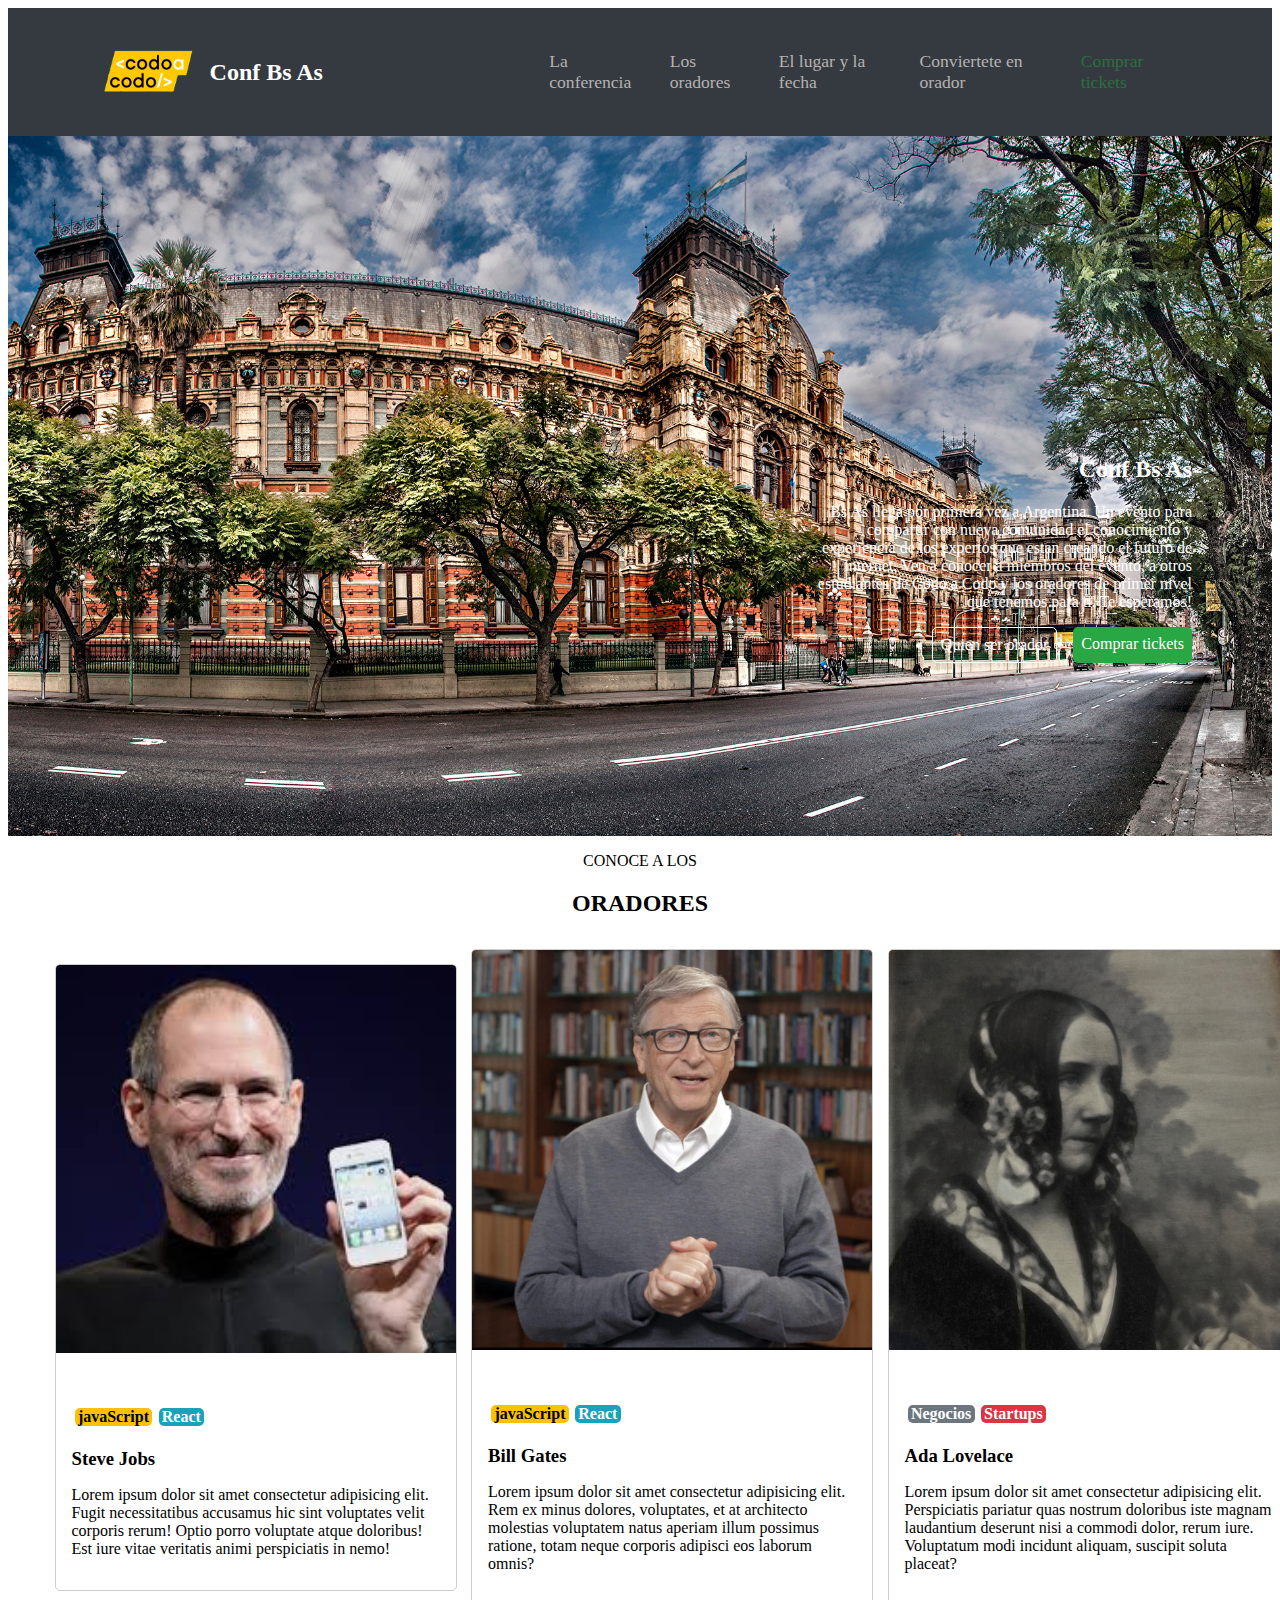
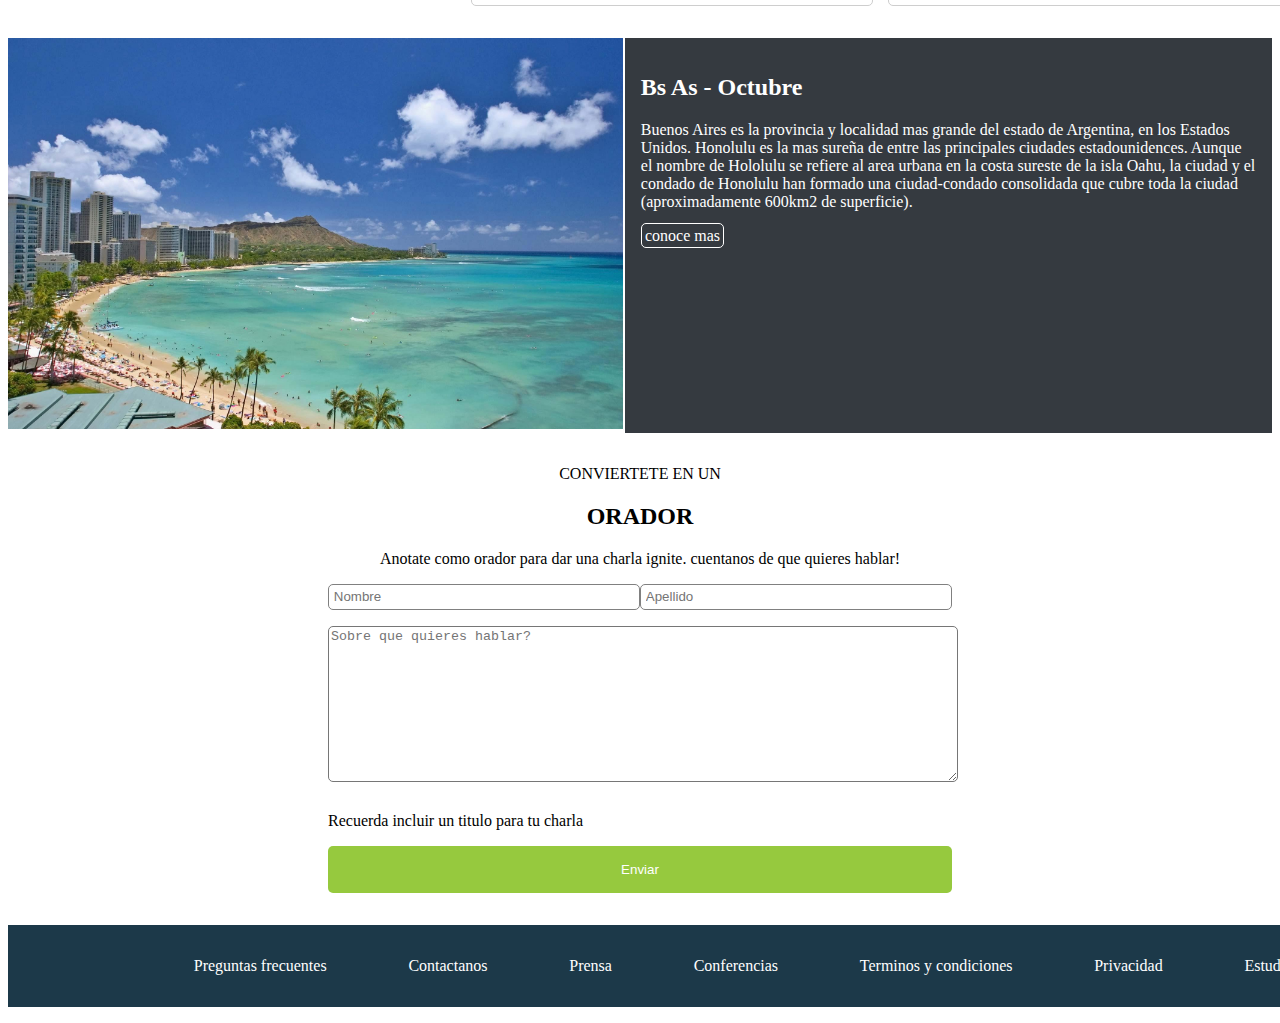
==== index.html @ 7dc91e0c "primer commit" ====
<!DOCTYPE html>
<html lang="en">

<head>
    <meta charset="UTF-8">
    <meta name="viewport" content="width=device-width, initial-scale=1.0">
    <!-- boostrap -->
    <link href="https://cdn.jsdelivr.net/npm/bootstrap@5.3.2/dist/css/bootstrap.min.css" rel="stylesheet"
        integrity="sha384-T3c6CoIi6uLrA9TneNEoa7RxnatzjcDSCmG1MXxSR1GAsXEV/Dwwykc2MPK8M2HN" crossorigin="anonymous">
    <!-- css -->
    <link rel="stylesheet" href="./Css/style.css">
    <title>confBsAs</title>
</head>

<body>

    <header>
        <div id="logo"> <img src="./img/codoacodo.png" alt="Logo codo a codo">
            <h1>Conf Bs As</h1>
        </div>
        <ul>
            <li><a href="">La conferencia</a></li>
            <li><a href="./PaginasNav/oradores.html">Los oradores</a></li>
            <li><a href="">El lugar y la fecha</a></li>
            <li><a href="">Conviertete en orador</a></li>
            <li><a href=""><span>Comprar tickets</span></a></li>
        </ul>
    </header>

    <main>
        <section id="parte1">
            <div>
                <h2>Conf Bs As</h2>
                <p>Bs As llega por primera vez a Argentina. Un evento para compartir con nueva comunidad el conocimiento
                    y experiencia de los expertos que estan creando el futuro de internet. Ven a conocer a miembros del
                    evento, a otros estudiantes de Codo a Codo y los oradores de primer nivel que tenemos para ti. Te
                    esperamos!</p>
                <ul>
                    <li id="estilo1"><a href="">Quien ser orador</a></li>
                    <li id="estilo2"><a href="">Comprar tickets</a></li>
                </ul>
            </div>
        </section>

        <div class="titulo">
            <p>CONOCE A LOS</p>
            <h2>ORADORES</h2>
        </div>

        <section id="parte2">
            <article>
                <img src="./img/steve.jpg" alt="Steve Jobs">
                <div class="informacionOrador">
                    <div class="conocimientos">
                        <p class="js"><strong>javaScript</strong></p>
                        <p class="rc"><strong>React</strong></p>
                    </div>
                    <h3>Steve Jobs</h3>
                    <p>Lorem ipsum dolor sit amet consectetur adipisicing elit. Fugit necessitatibus accusamus hic sint
                        voluptates velit corporis rerum! Optio porro voluptate atque doloribus! Est iure vitae veritatis
                        animi perspiciatis in nemo!</p>
                </div>
            </article>
            <article>
                <img src="./img/bill.jpg" alt="Bill Gates">
                <div class="informacionOrador">
                    <div class="conocimientos">
                        <p class="js"><strong>javaScript</strong></p>
                        <p class="rc"><strong>React</strong></p>
                    </div>
                    <h3>Bill Gates</h3>
                    <p>Lorem ipsum dolor sit amet consectetur adipisicing elit. Rem ex minus dolores, voluptates, et at
                        architecto molestias voluptatem natus aperiam illum possimus ratione, totam neque corporis adipisci
                        eos laborum omnis?</p>
                </div>
            </article>
            <article>
                <img src="./img/ada.jpeg" alt="Ada Lovelace">
                <div class="informacionOrador">
                    <div class="conocimientos">
                        <p class="ng"><strong>Negocios</strong></p>
                        <p class="st"><strong>Startups</strong></p>
                    </div>
                    <h3>Ada Lovelace</h3>
                    <p>Lorem ipsum dolor sit amet consectetur adipisicing elit. Perspiciatis pariatur quas nostrum doloribus
                        iste magnam laudantium deserunt nisi a commodi dolor, rerum iure. Voluptatum modi incidunt aliquam,
                        suscipit soluta placeat?</p>
                </div>
            </article>
        </section>

        <section id="parte3">
            <div><img src="./img/honolulu.jpg" alt="Playa Hono lulu"></div>
            <article>
                <h2>Bs As - Octubre</h2>
                <p>Buenos Aires es la provincia y localidad mas grande del estado de Argentina, en los Estados Unidos.
                    Honolulu es la mas sureña de entre las principales ciudades estadounidences. Aunque el nombre de
                    Hololulu se refiere al area urbana en la costa sureste de la isla Oahu, la ciudad y el condado de
                    Honolulu han formado una ciudad-condado consolidada que cubre toda la ciudad (aproximadamente 600km2 de
                    superficie).</p>
                <p><a href="">conoce mas</a></p>
            </article>
        </section>

        <section id="seccionOrador">
            <p>CONVIERTETE EN UN</p>
            <h2>ORADOR</h2>
            <p>Anotate como orador para dar una charla ignite. cuentanos de que quieres hablar!</p>
            <form action="">
                <div>
                    <input type="text" placeholder="Nombre">
                    <input type="text" placeholder="Apellido">
                </div>
                <textarea name="" id="" cols="30" rows="10" placeholder="Sobre que quieres hablar?"></textarea>
                <p id="recordatorio">Recuerda incluir un titulo para tu charla</p>
                <input type="submit" value="Enviar" class="botonEnviar">
            </form>
        </section>
    </main>

    <footer>
        <ul>
            <li>Preguntas frecuentes</li>
            <li>Contactanos</li>
            <li>Prensa</li>
            <li>Conferencias</li>
            <li>Terminos y condiciones</li>
            <li>Privacidad</li>
            <li>Estudiantes</li>
        </ul>
    </footer>





    <script src="https://cdn.jsdelivr.net/npm/bootstrap@5.3.2/dist/js/bootstrap.bundle.min.js"
        integrity="sha384-C6RzsynM9kWDrMNeT87bh95OGNyZPhcTNXj1NW7RuBCsyN/o0jlpcV8Qyq46cDfL"
        crossorigin="anonymous"></script>
</body>

</html>
---- Css/style.css ----
:root {
  /* nav */
  --colorBackNav: rgb(53, 58, 64);
  --colorLetrasNav: rgb(182, 178, 178);
  --colorLetraTicket: rgb(43, 111, 62);
  --colorLetraLogo: white;
  /* general */
  --colorLetraCarrucel: white;

  /*oradores*/
  --colorBackJS: rgb(252, 193, 5);
  --colorBackRC: rgb(26, 162, 186);
  --colorBackNG: rgb(109, 118, 127);
  --colorBackST: rgb(218, 53, 69);

  /*articulo*/
  --colorBackArticulo: rgb(53, 58, 64);
}

/* header */

header {
  display: flex;
  justify-content: space-between;
  background-color: var(--colorBackNav);
  padding: 0.7rem;
  padding-left: 5rem;
  padding-right: 5rem;
}

#logo {
  display: flex;
  color: white;
  align-items: center;
}

#logo img {
  width: 30%;
}

h1 {
  font-size: 1.5rem;
}

header ul {
  display: flex;
  align-items: center;
}

header ul li {
  list-style: none;
  margin: 1rem;
}

header ul li a {
  text-decoration: none;
  color: var(--colorLetrasNav);
  font-size: 1.1rem;
}

header ul li a span {
  color: var(--colorLetraTicket);
}

header ul li a:hover {
  color: var(--colorLetraLogo);
}

/* body */

#parte1 {
  background-image: url("../img/ba1.jpg");
  height: 700px;
  background-size: cover;
  background-position: center;
}

#parte1 div {
  height: 30%;
  width: 30%;
  float: right;
  position: relative;
  top: 220px;
  color: var(--colorLetraCarrucel);
  text-align: right;
  margin: 5rem;
}

#parte1 div ul {
  display: flex;
  justify-content: end;
}

#parte1 div ul li {
  margin-left: 1rem;
}

#parte1 div ul li a {
  text-decoration: none;
  color: white;
}

#estilo1 {
  border: 1px solid white;
  padding: 0.5rem;
  border-radius: 5px;
}

#estilo2 {
  background-color: rgb(41, 167, 68);
  padding: 0.5rem;
  border-radius: 5px;
}

#parte2 {
  align-items: center;
  display: flex;
  width: 100%;
  justify-content: space-evenly;
  margin: 2rem;
}

.titulo {
  text-align: center;
  margin: 1rem;
}

#parte2 article img {
  width: 400px;
  margin-bottom: 2rem;
}

#parte2 article {
  width: 400px;
  border: 1px solid rgb(206, 206, 206);
  border-radius: 5px;
  overflow: hidden;
}

.conocimientos {
  display: flex;
}

.conocimientos p {
  margin: 0.2rem;
}

.js {
  background-color: var(--colorBackJS);
  padding-left: 0.2rem;
  padding-right: 0.2rem;
  border-radius: 5px;
}

.rc {
  background-color: var(--colorBackRC);
  color: white;
  padding-left: 0.2rem;
  padding-right: 0.2rem;
  border-radius: 5px;
}

.ng {
  background-color: var(--colorBackNG);
  color: white;
  padding-left: 0.2rem;
  padding-right: 0.2rem;
  border-radius: 5px;
}

.st {
  background-color: var(--colorBackST);
  color: white;
  padding-left: 0.2rem;
  padding-right: 0.2rem;
  border-radius: 5px;
}

#parte2 article h3 {
  margin-bottom: 1rem;
}

.informacionOrador {
  padding: 1rem;
}

#parte3 {
  display: flex;
  margin-bottom: 2rem;
}

#parte3 div {
  width: 50%;
}

#parte3 div img {
  width: 100%;
}

#parte3 article {
  width: 50%;
  padding: 1rem;
  background-color: var(--colorBackArticulo);
  color: white;
  margin-left: 0.1rem;
}

#parte3 article p a {
  border: 1px solid;
  text-decoration: none;
  color: white;
  border-radius: 5px;
  padding: 0.2rem;
}

#seccionOrador {
  text-align: center;
  padding-left: 20rem;
  padding-right: 20rem;
}

#seccionOrador div {
  display: flex;
  justify-content: space-between;
  margin-bottom: 1rem;
}

input {
  border: 1px solid grey;
  width: 400px;
  border-radius: 5px;
  padding: 0.3rem;
}

textarea {
  width: 100%;
  margin-bottom: 10px;
  border-radius: 5px;
}

#recordatorio {
  text-align: left;
}

.botonEnviar {
  width: 100%;
  border: 1px solid grey;
  background-color: rgb(150, 201, 62);
  padding: 1rem;
  color: white;
  border: 0;
}

/*footer*/

footer {
  background-color: rgb(28, 57, 73);
  color: white;
  width: 100%;
  margin-top: 2rem;
  text-align: center;
  padding-left: 6rem;
  padding-right: 6rem;
}

footer ul {
  display: flex;
  justify-content: space-evenly;
  align-items: center;
}

footer ul li {
  list-style: none;
  margin: 2rem;
}

@media (max-width: 1220px) {
  #parte2 {
    flex-wrap: wrap;
  }
  #parte2 article {
    margin-top: 1rem;
  }

  #parte3 img {
    width: 100%;
    margin-bottom: 0.3rem;
  }

  #parte3 {
    flex-wrap: wrap;
    padding: 2rem;
  }
}
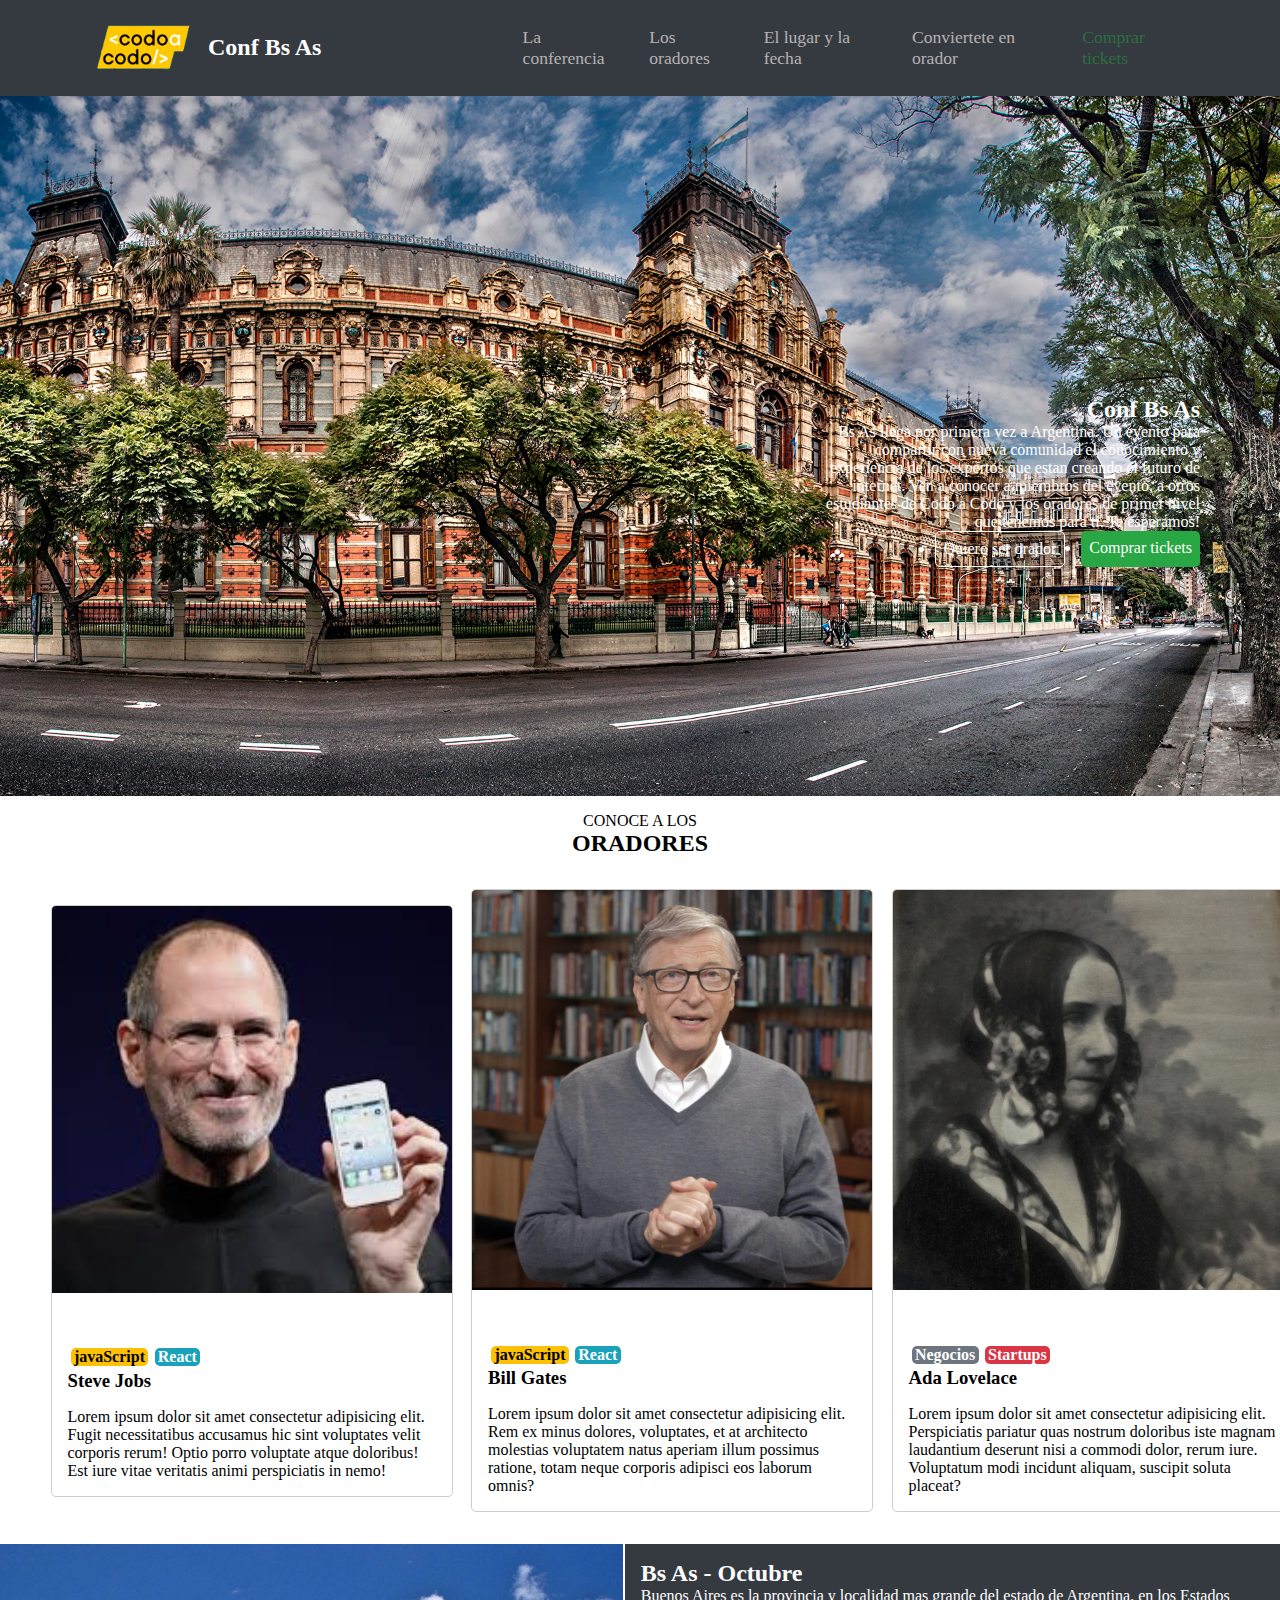
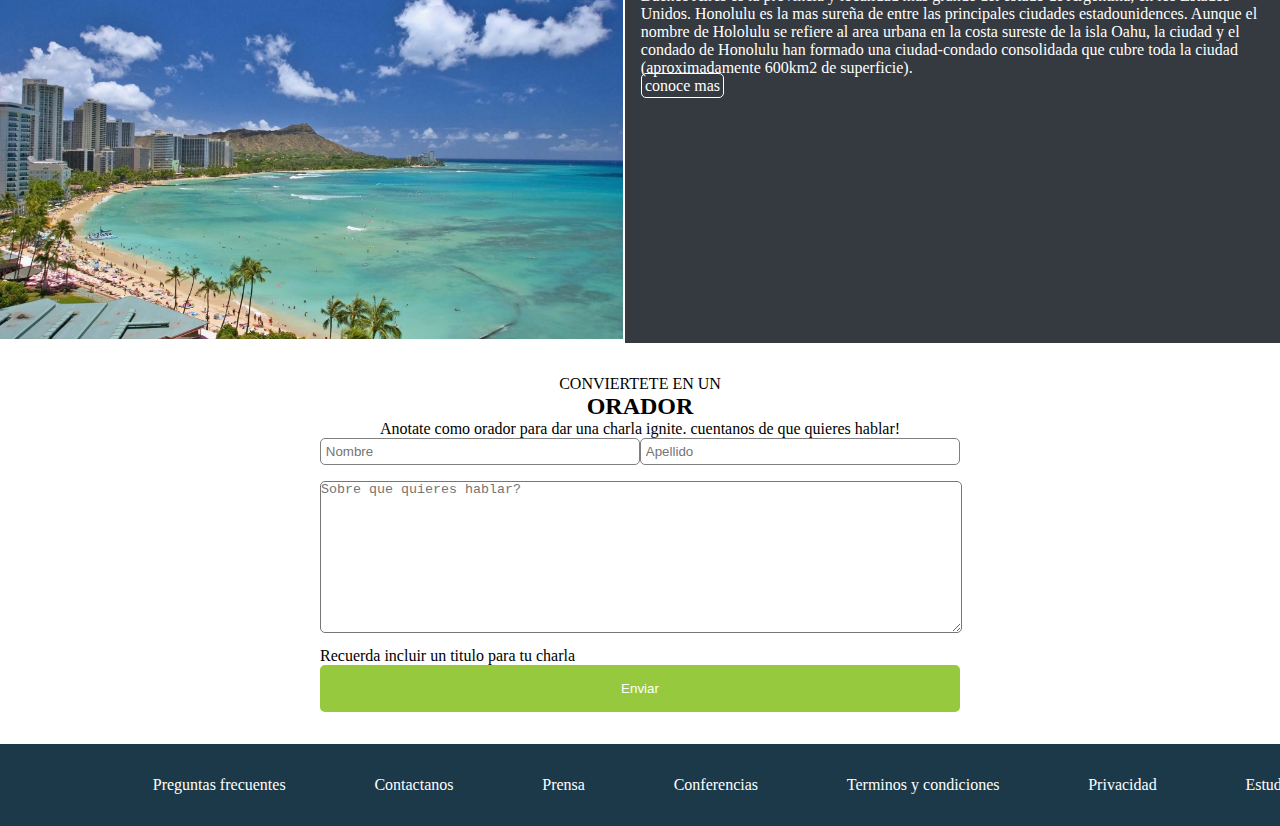
==== commit 017709ea: "Merge feature/frontend en main" ====
--- a/index.html
+++ b/index.html
@@ -7,17 +7,22 @@
     <!-- boostrap -->
     <link href="https://cdn.jsdelivr.net/npm/bootstrap@5.3.2/dist/css/bootstrap.min.css" rel="stylesheet"
         integrity="sha384-T3c6CoIi6uLrA9TneNEoa7RxnatzjcDSCmG1MXxSR1GAsXEV/Dwwykc2MPK8M2HN" crossorigin="anonymous">
+    <title>Conf. Bs. As.</title>
+    <link rel="icon" sizes="16x16" href="img/codoacodo.png">
     <!-- css -->
     <link rel="stylesheet" href="./Css/style.css">
-    <title>confBsAs</title>
+    
 </head>
 
 <body>
 
     <header>
-        <div id="logo"> <img src="./img/codoacodo.png" alt="Logo codo a codo">
+        <a href="index.html" id="link-logo">
+        <div id="logo"> 
+            <img src="./img/codoacodo.png" alt="Logo codo a codo">
             <h1>Conf Bs As</h1>
         </div>
+        </a>
         <ul>
             <li><a href="">La conferencia</a></li>
             <li><a href="./PaginasNav/oradores.html">Los oradores</a></li>
@@ -36,7 +41,7 @@
                     evento, a otros estudiantes de Codo a Codo y los oradores de primer nivel que tenemos para ti. Te
                     esperamos!</p>
                 <ul>
-                    <li id="estilo1"><a href="">Quien ser orador</a></li>
+                    <li id="estilo1"><a href="#seccionOrador">Quiero ser orador</a></li>
                     <li id="estilo2"><a href="">Comprar tickets</a></li>
                 </ul>
             </div>
--- a/Css/style.css
+++ b/Css/style.css
@@ -16,7 +16,10 @@
   /*articulo*/
   --colorBackArticulo: rgb(53, 58, 64);
 }
-
+*{
+  margin: 0;
+  padding:0;
+}
 /* header */
 
 header {
@@ -36,6 +39,9 @@
 
 #logo img {
   width: 30%;
+}
+#link-logo{
+text-decoration: none;
 }
 
 h1 {
@@ -106,10 +112,20 @@
   border-radius: 5px;
 }
 
+#estilo1:hover{
+  background-color:rgba(0,0,0,0.4);
+  box-shadow: 1px 1px 2px white;
+}
+
+
 #estilo2 {
   background-color: rgb(41, 167, 68);
   padding: 0.5rem;
   border-radius: 5px;
+}
+
+#estilo2:hover{
+  background-color:rgb(30, 210, 60);
 }
 
 #parte2 {
@@ -213,6 +229,11 @@
   padding: 0.2rem;
 }
 
+#parte3 article p a:hover{
+  background-color:rgba(0,0,0,0.4);
+  box-shadow: 1px 1px 2px white;
+}
+
 #seccionOrador {
   text-align: center;
   padding-left: 20rem;
@@ -250,10 +271,15 @@
   color: white;
   border: 0;
 }
+.botonEnviar:hover {
+  font-weight: bold;
+  background-color: rgb(109, 199, 68);
+}
 
 /*footer*/
 
 footer {
+  margin-bottom: -1rem;
   background-color: rgb(28, 57, 73);
   color: white;
   width: 100%;
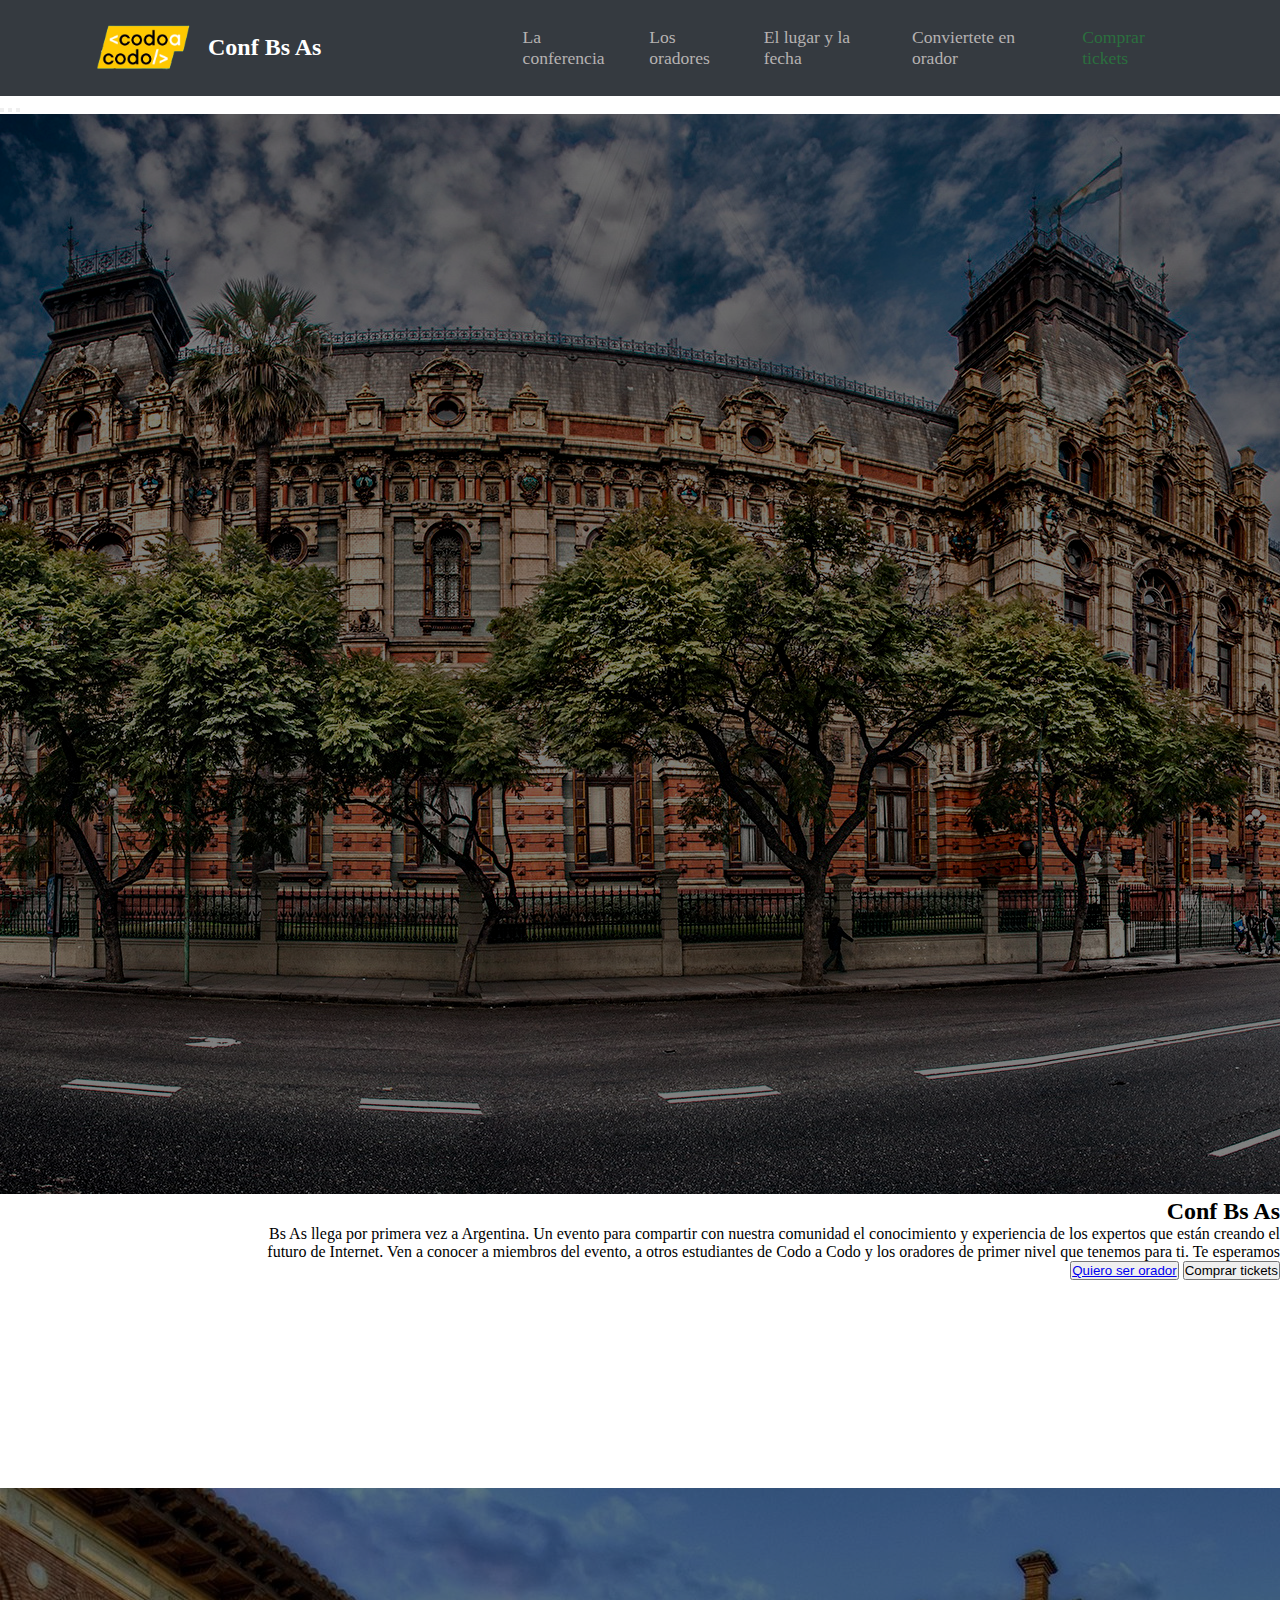
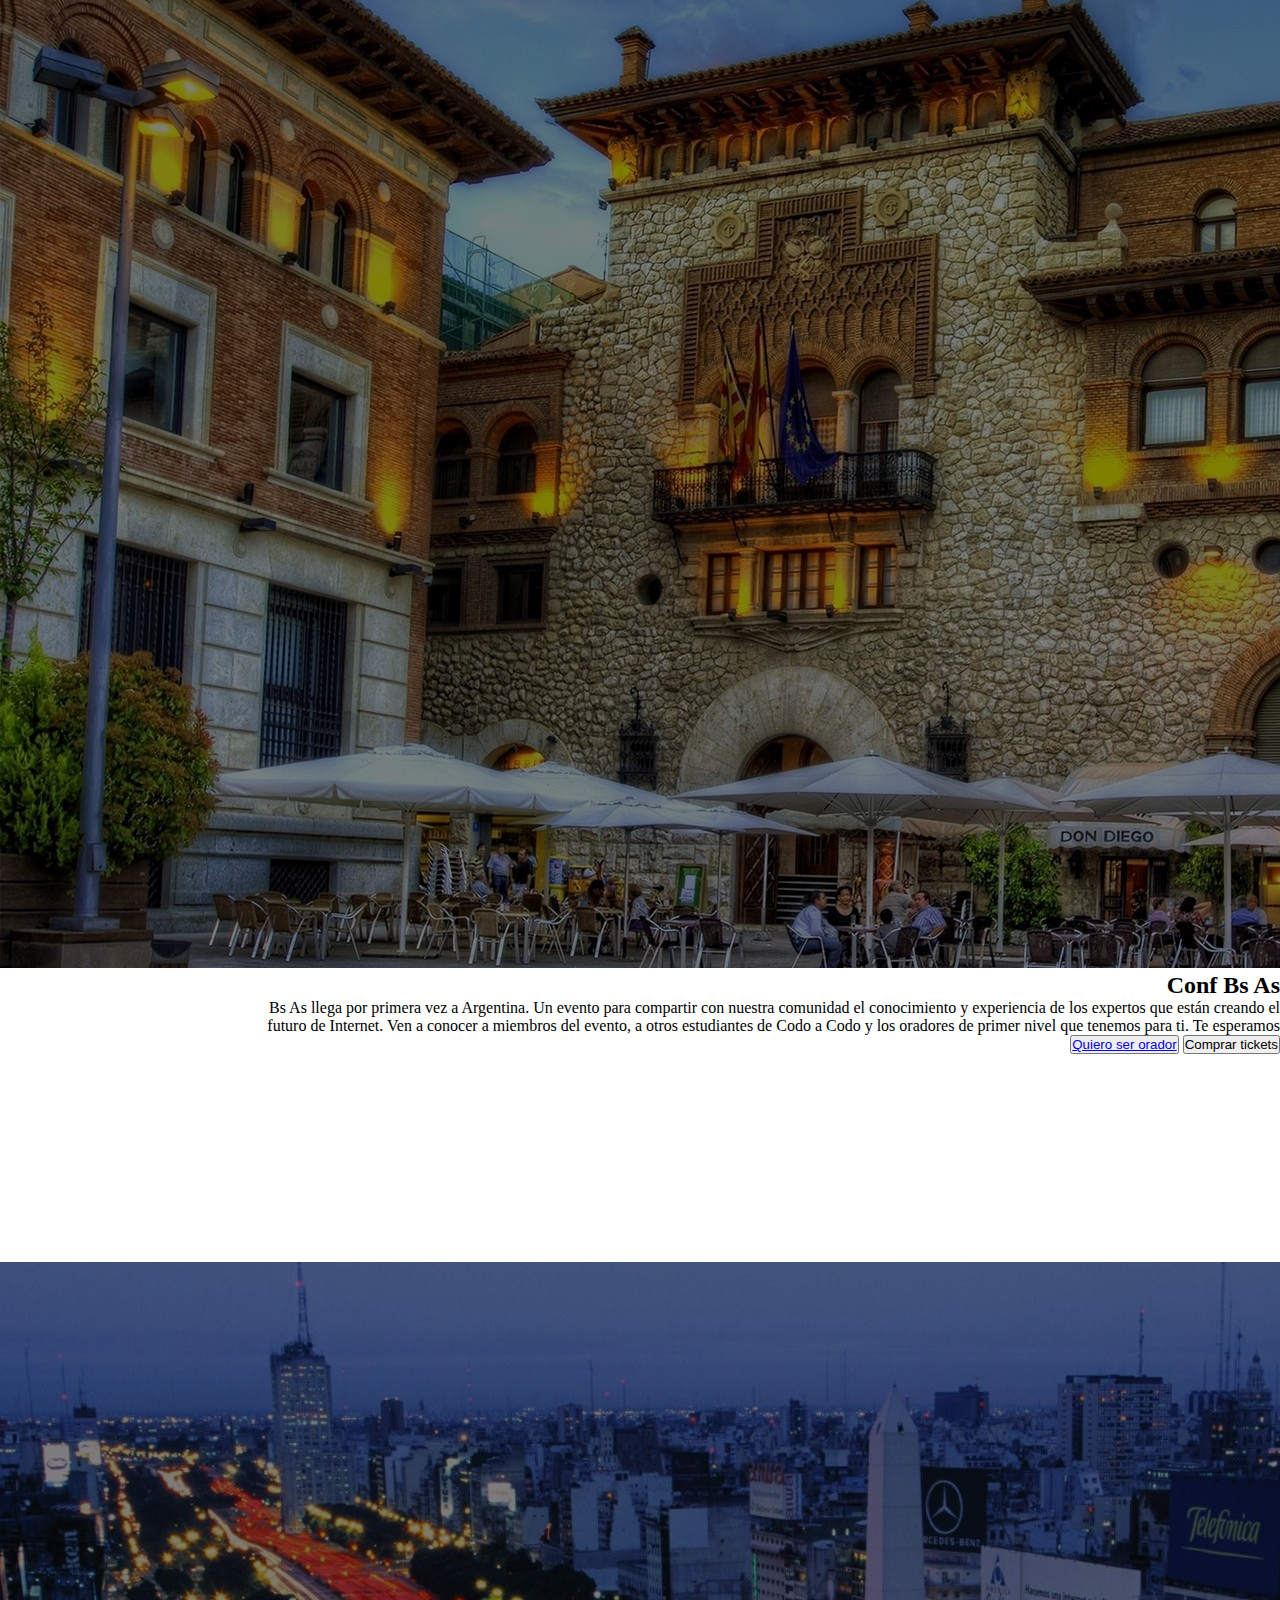
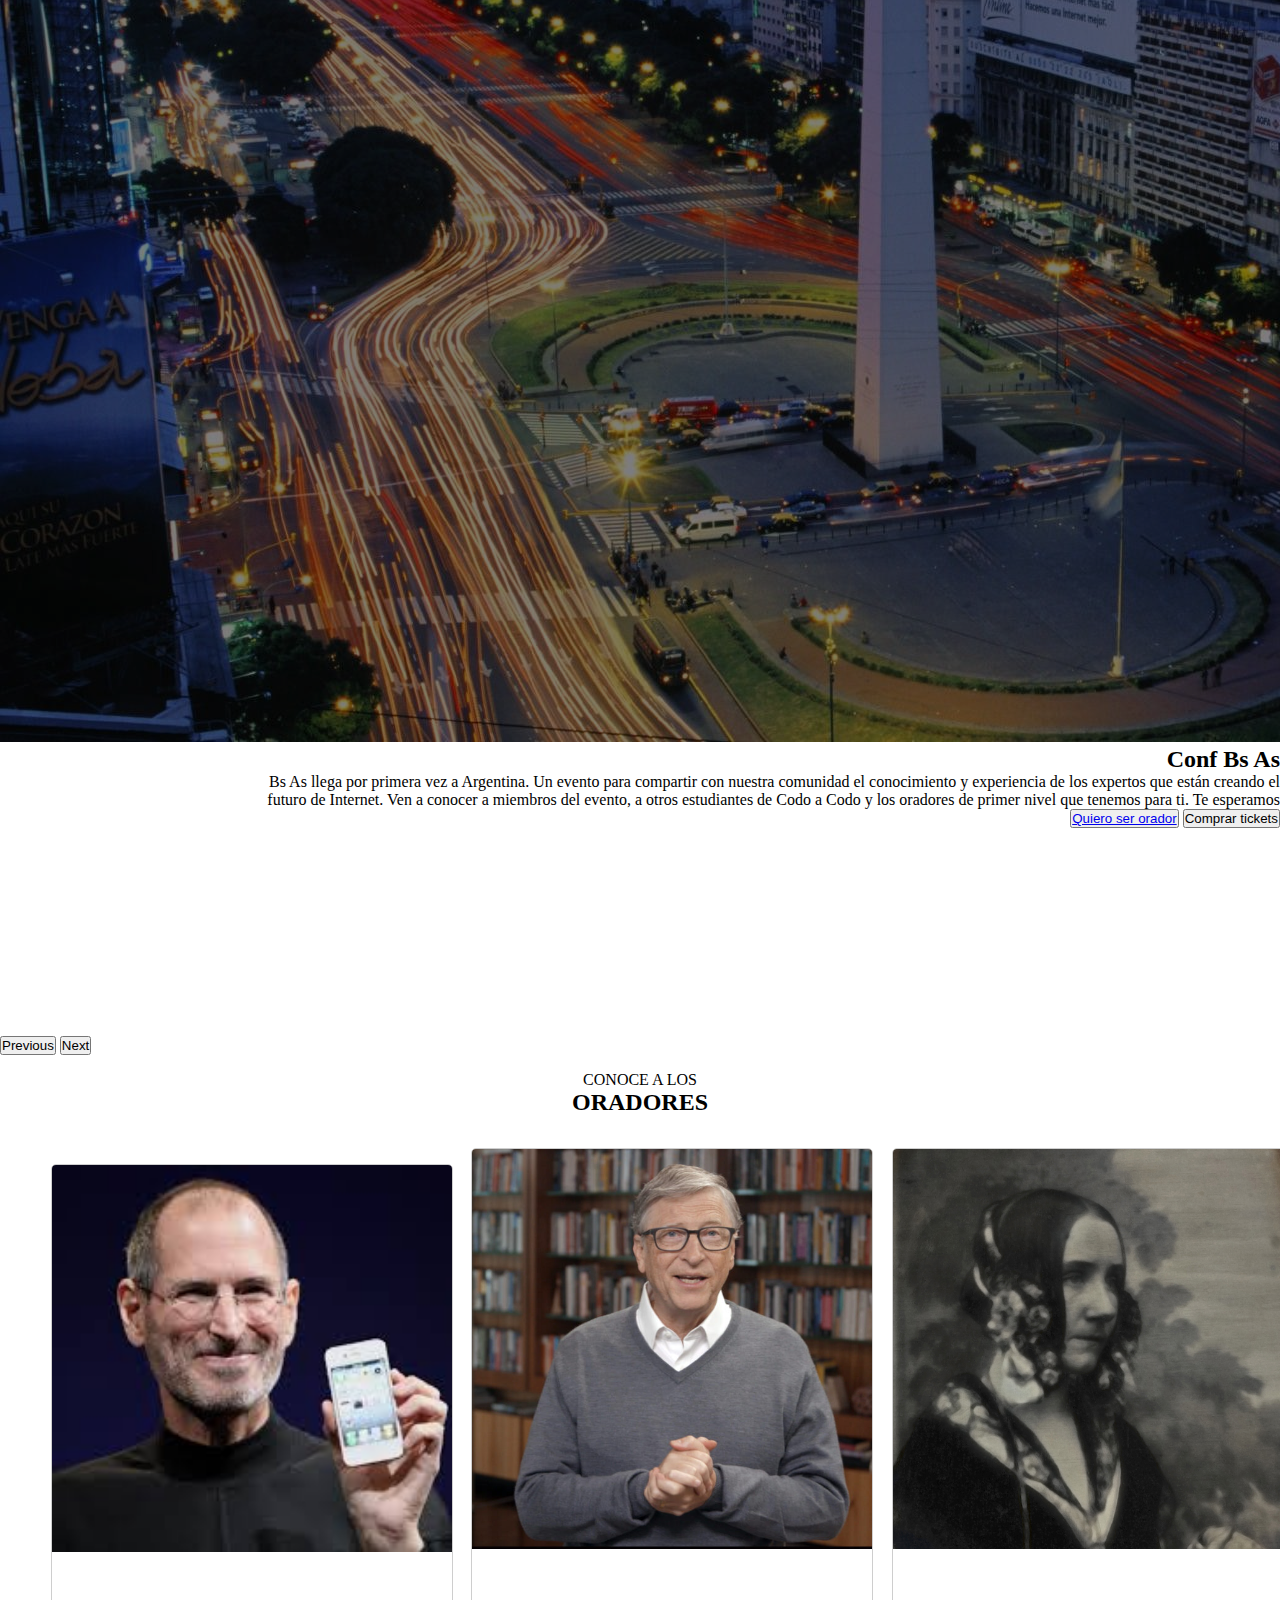
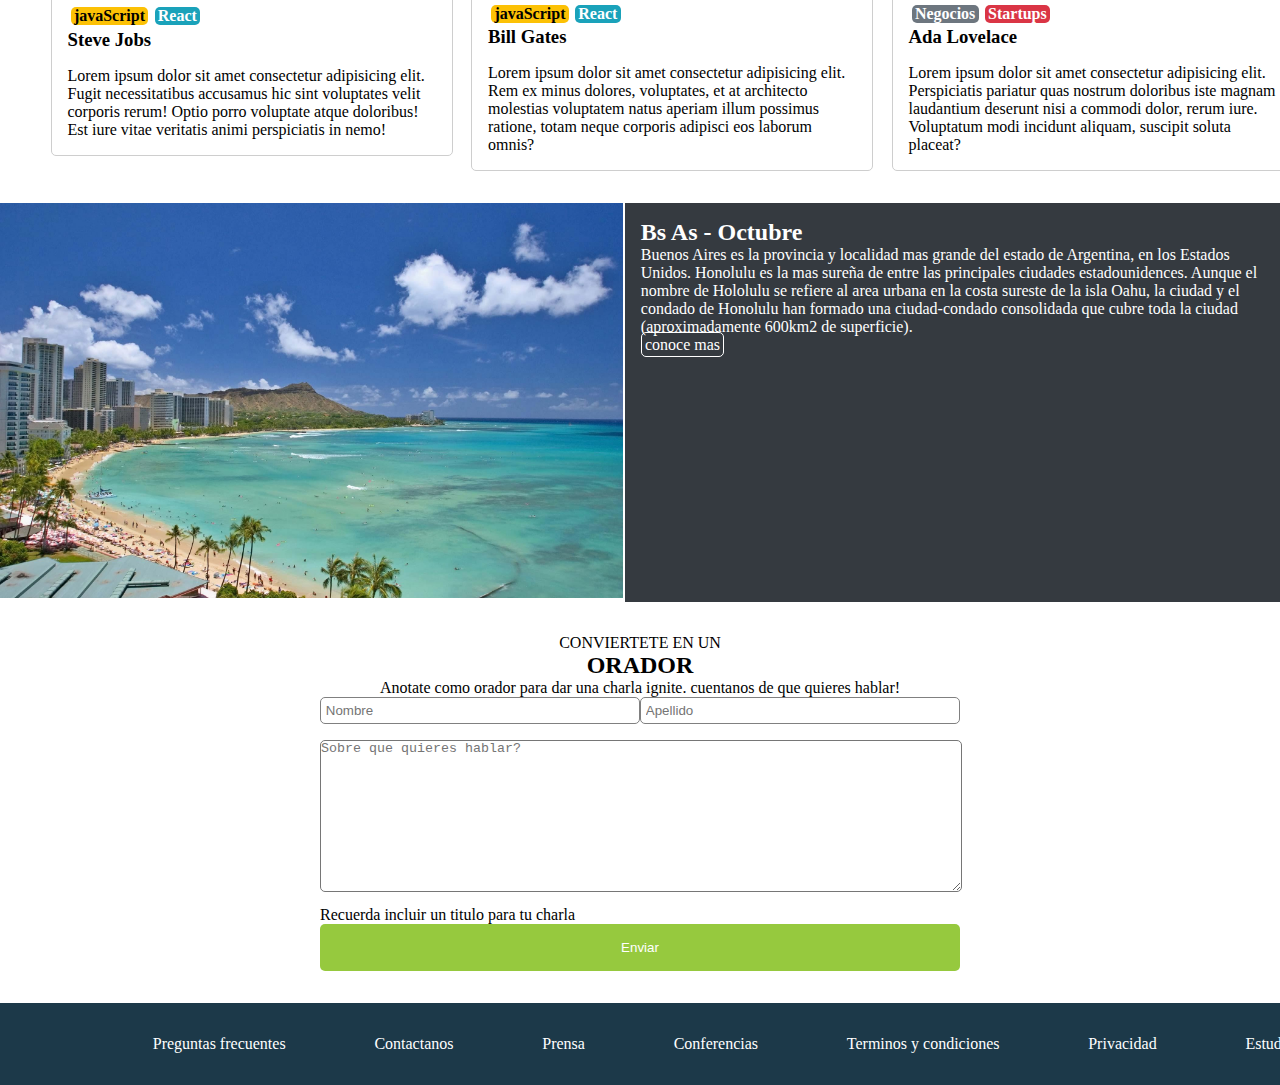
==== commit 3199bf60: "Agregue Carousel" ====
--- a/index.html
+++ b/index.html
@@ -33,19 +33,105 @@
     </header>
 
     <main>
-        <section id="parte1">
-            <div>
-                <h2>Conf Bs As</h2>
-                <p>Bs As llega por primera vez a Argentina. Un evento para compartir con nueva comunidad el conocimiento
-                    y experiencia de los expertos que estan creando el futuro de internet. Ven a conocer a miembros del
-                    evento, a otros estudiantes de Codo a Codo y los oradores de primer nivel que tenemos para ti. Te
-                    esperamos!</p>
-                <ul>
-                    <li id="estilo1"><a href="#seccionOrador">Quiero ser orador</a></li>
-                    <li id="estilo2"><a href="">Comprar tickets</a></li>
-                </ul>
+        <div id="carouselExampleCaptions" class="carousel slide">
+            <div class="carousel-indicators">
+              <button
+                type="button"
+                data-bs-target="#carouselExampleCaptions"
+                data-bs-slide-to="0"
+                class="active"
+                aria-current="true"
+                aria-label="Slide 1"
+              ></button>
+              <button
+                type="button"
+                data-bs-target="#carouselExampleCaptions"
+                data-bs-slide-to="1"
+                aria-label="Slide 2"
+              ></button>
+              <button
+                type="button"
+                data-bs-target="#carouselExampleCaptions"
+                data-bs-slide-to="2"
+                aria-label="Slide 3"
+              ></button>
             </div>
-        </section>
+            <div class="carousel-inner">
+              <div class="carousel-item active">
+                <img class="imgCarousel" src="./img/ba1.jpg" />
+                <div class="carousel-caption">
+                  <h1 class="text-white text-end">Conf Bs As</h1>
+      
+                  <p class="text-white text-end" >
+                    Bs As llega por primera vez a Argentina. Un evento para compartir
+                    con nuestra comunidad el conocimiento y experiencia de los
+                    expertos que están creando el futuro de Internet. Ven a conocer a
+                    miembros del evento, a otros estudiantes de Codo a Codo y los
+                    oradores de primer nivel que tenemos para ti. Te esperamos
+                  </p>
+                  <div class="d-flex justify-content-end">
+                    <button type="button" class="btn btn-outline-light col-3 mt-2 pt-2"> <a href="#seOrador" class="text-white">Quiero ser orador</a></button>
+                    <button type="button" class="btn btn-success col-3 mt-2 pt-2" id="comprarTickets" >Comprar tickets</button>
+                </div>
+                  
+                </div>
+              </div>
+              <div class="carousel-item">
+                <img class="imgCarousel"  src="./img/ba2.jpg" />
+                <div class="carousel-caption">
+                  <h1 class="text-white text-end" >Conf Bs As</h1>
+      
+                  <p class="text-white text-end">
+                    Bs As llega por primera vez a Argentina. Un evento para compartir
+                    con nuestra comunidad el conocimiento y experiencia de los
+                    expertos que están creando el futuro de Internet. Ven a conocer a
+                    miembros del evento, a otros estudiantes de Codo a Codo y los
+                    oradores de primer nivel que tenemos para ti. Te esperamos
+                  </p>
+                  <div class="d-flex justify-content-end">
+                    <button type="button" class="btn btn-outline-light col-3 mt-2 pt-2"> <a href="#seOrador" class="text-white">Quiero ser orador</a></button>
+                    <button type="button" class="btn btn-success col-3 mt-2 pt-2" id="comprarTickets" >Comprar tickets</button>
+                </div>
+                </div>
+              </div>
+              <div class="carousel-item">
+                <img class="imgCarousel" src="./img/ba3.jpg" />
+                <div class="carousel-caption">
+                  <h1 class="text-white text-end" >Conf Bs As</h1>
+      
+                  <p class="text-white text-end">
+                    Bs As llega por primera vez a Argentina. Un evento para compartir
+                    con nuestra comunidad el conocimiento y experiencia de los
+                    expertos que están creando el futuro de Internet. Ven a conocer a
+                    miembros del evento, a otros estudiantes de Codo a Codo y los
+                    oradores de primer nivel que tenemos para ti. Te esperamos
+                  </p>
+                  <div class="d-flex justify-content-end">
+                    <button type="button" class="btn btn-outline-light col-3 mt-2 pt-2"> <a href="#seOrador" class="text-white">Quiero ser orador</a></button>
+                    <button type="button" class="btn btn-success col-3 mt-2 pt-2" id="comprarTickets">Comprar tickets</button>
+                </div>
+                </div>
+              </div>
+            </div>
+            <button
+              class="carousel-control-prev"
+              type="button"
+              data-bs-target="#carouselExampleCaptions"
+              data-bs-slide="prev"
+            >
+              <span class="carousel-control-prev-icon" aria-hidden="true"></span>
+              <span class="visually-hidden">Previous</span>
+            </button>
+            <button
+              class="carousel-control-next"
+              type="button"
+              data-bs-target="#carouselExampleCaptions"
+              data-bs-slide="next"
+            >
+              <span class="carousel-control-next-icon" aria-hidden="true"></span>
+              <span class="visually-hidden">Next</span>
+            </button>
+          </div>
 
         <div class="titulo">
             <p>CONOCE A LOS</p>
--- a/Css/style.css
+++ b/Css/style.css
@@ -74,37 +74,18 @@
 
 /* body */
 
-#parte1 {
-  background-image: url("../img/ba1.jpg");
-  height: 700px;
-  background-size: cover;
-  background-position: center;
-}
-
-#parte1 div {
-  height: 30%;
-  width: 30%;
-  float: right;
-  position: relative;
-  top: 220px;
-  color: var(--colorLetraCarrucel);
-  text-align: right;
-  margin: 5rem;
-}
-
-#parte1 div ul {
-  display: flex;
+.carousel-caption {
   justify-content: end;
-}
-
-#parte1 div ul li {
-  margin-left: 1rem;
-}
-
-#parte1 div ul li a {
-  text-decoration: none;
-  color: white;
-}
+  align-items: end;
+  text-align: end;
+  padding-bottom: 13rem;
+  padding-left: 16rem;
+}
+.imgCarousel {
+  filter: brightness(0.5);
+}
+
+
 
 #estilo1 {
   border: 1px solid white;
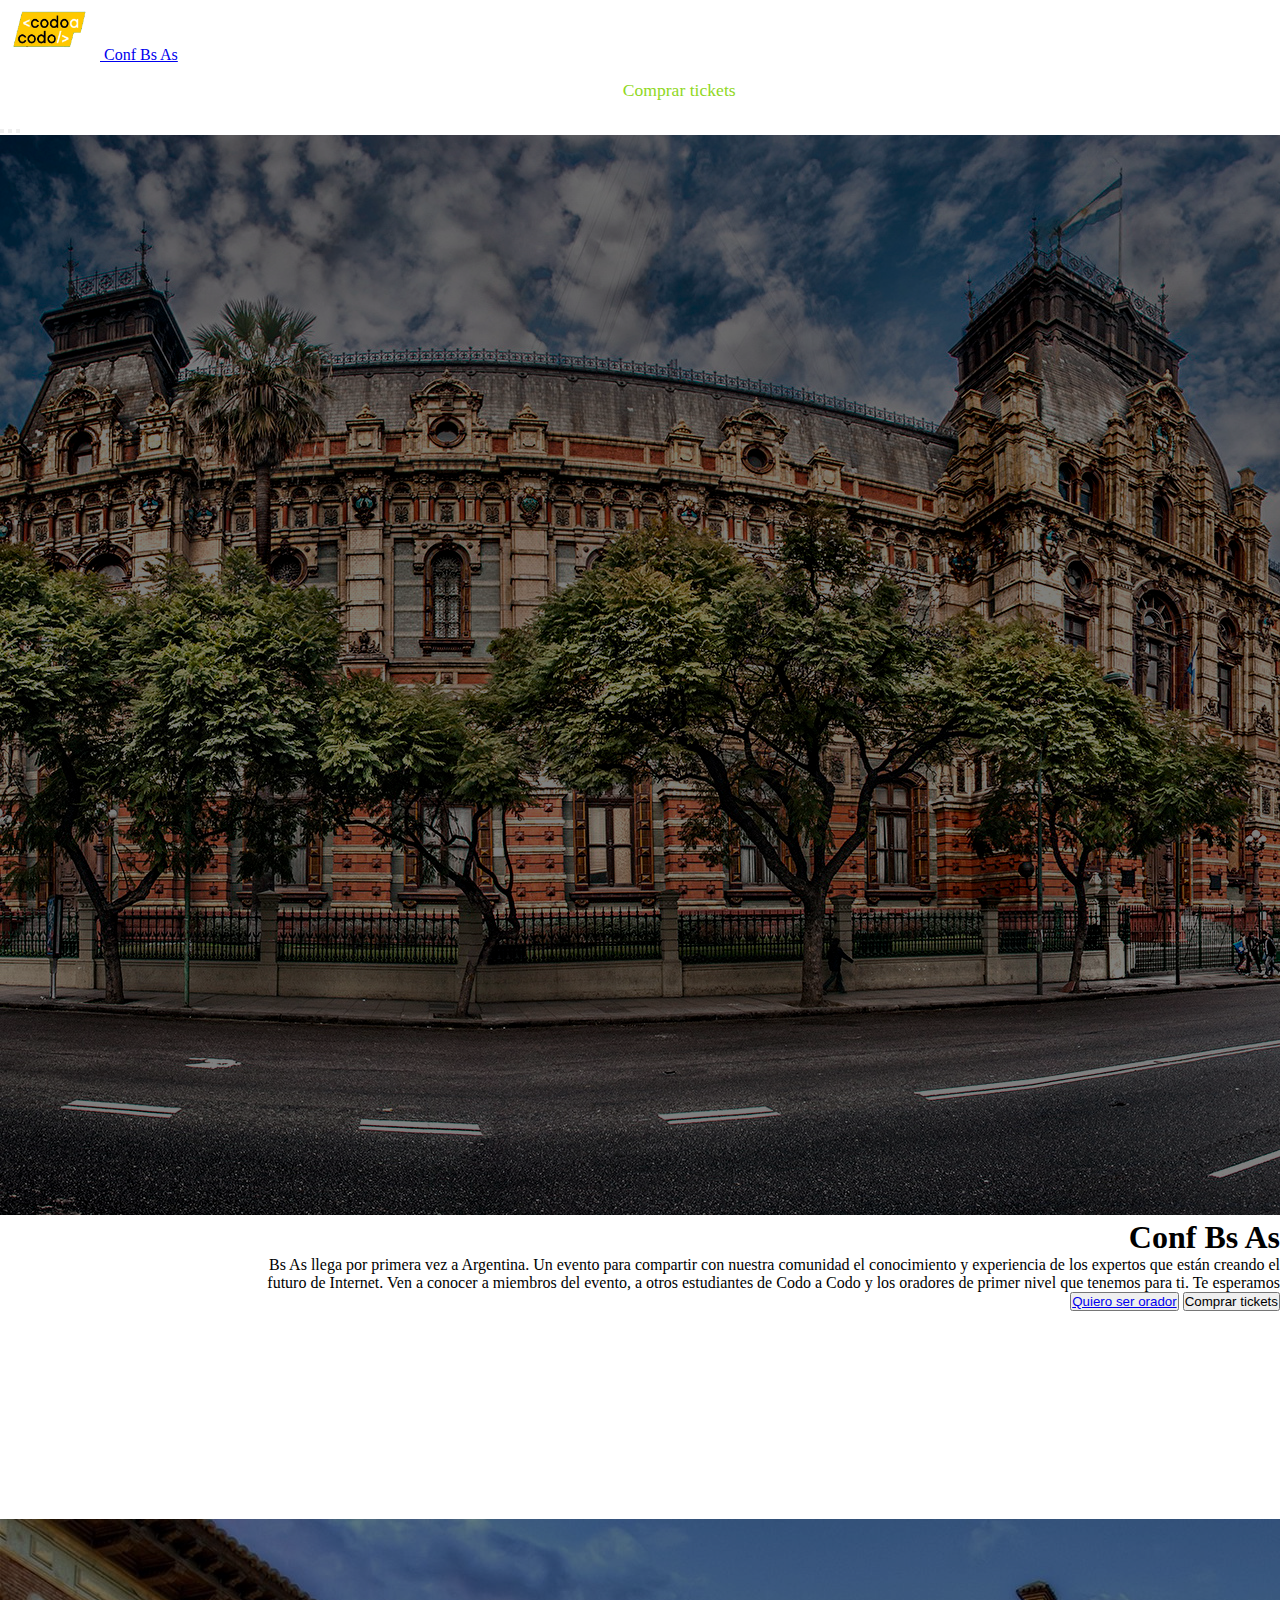
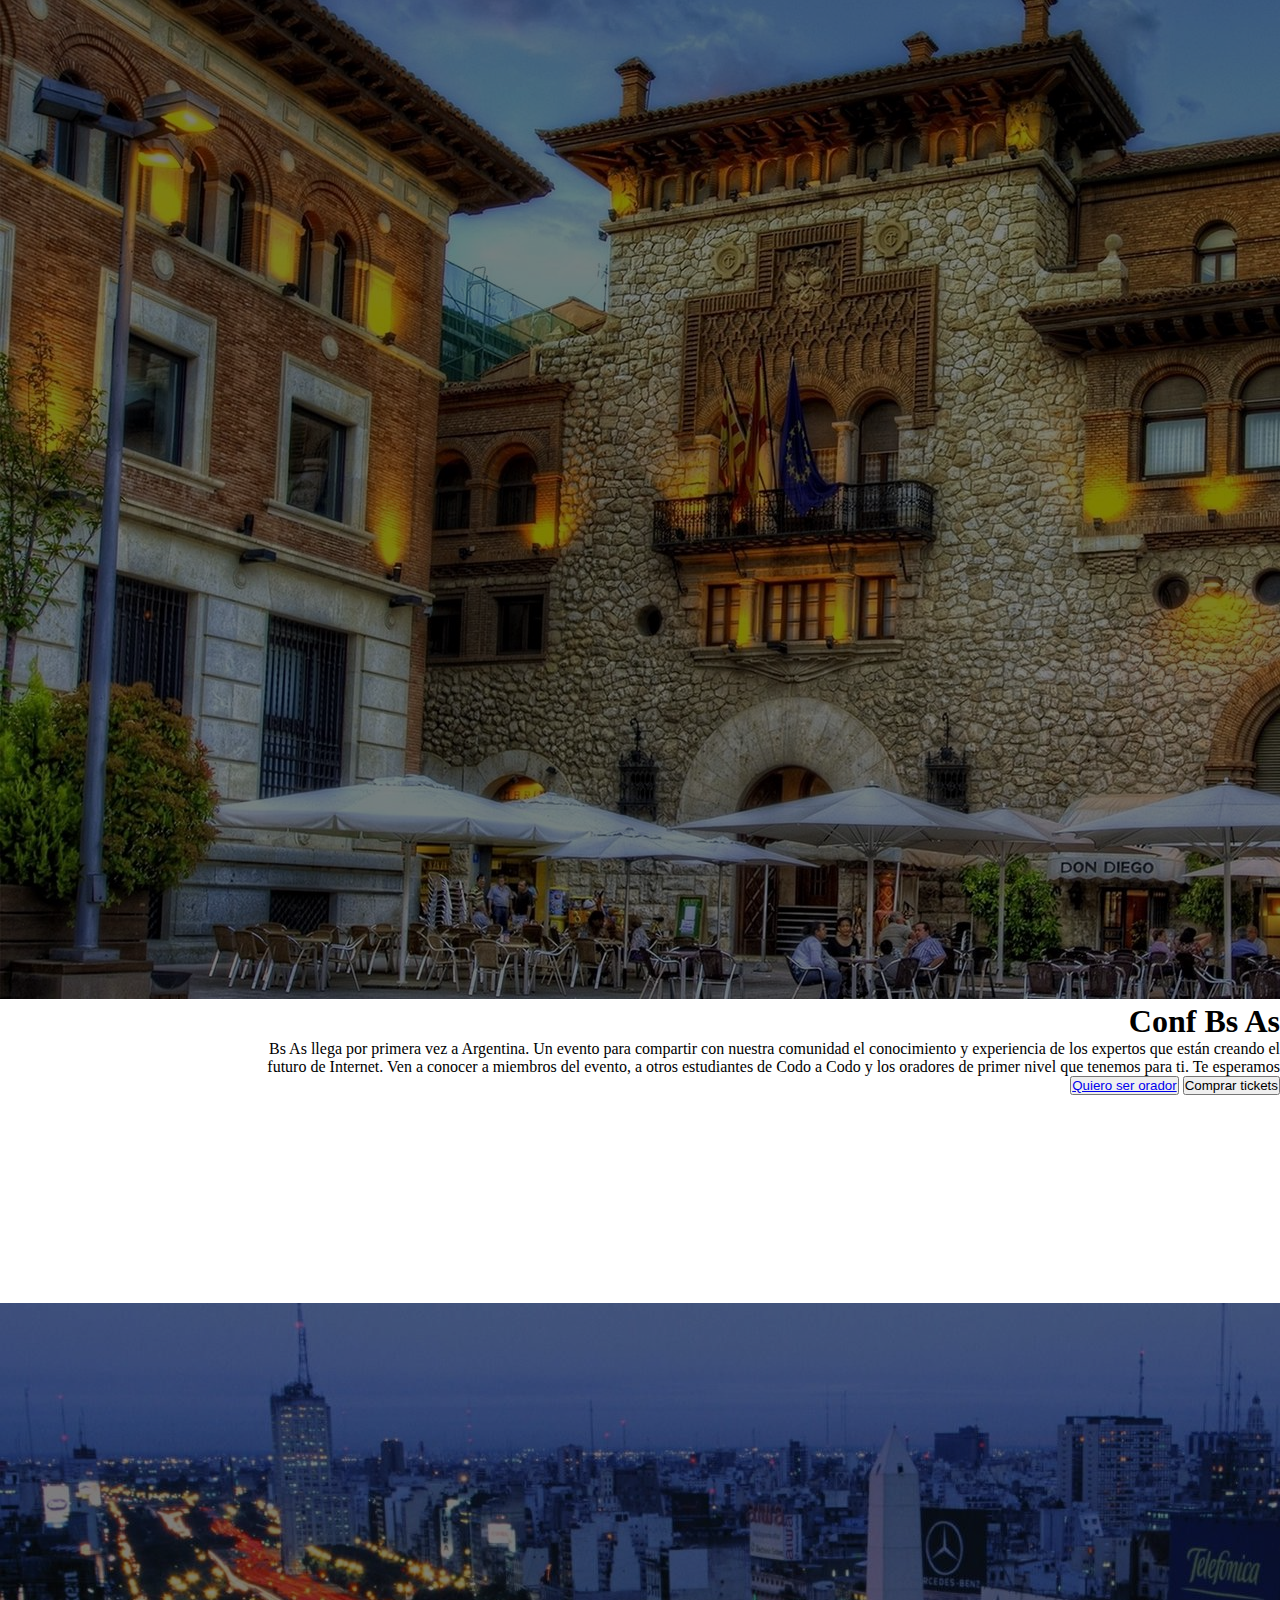
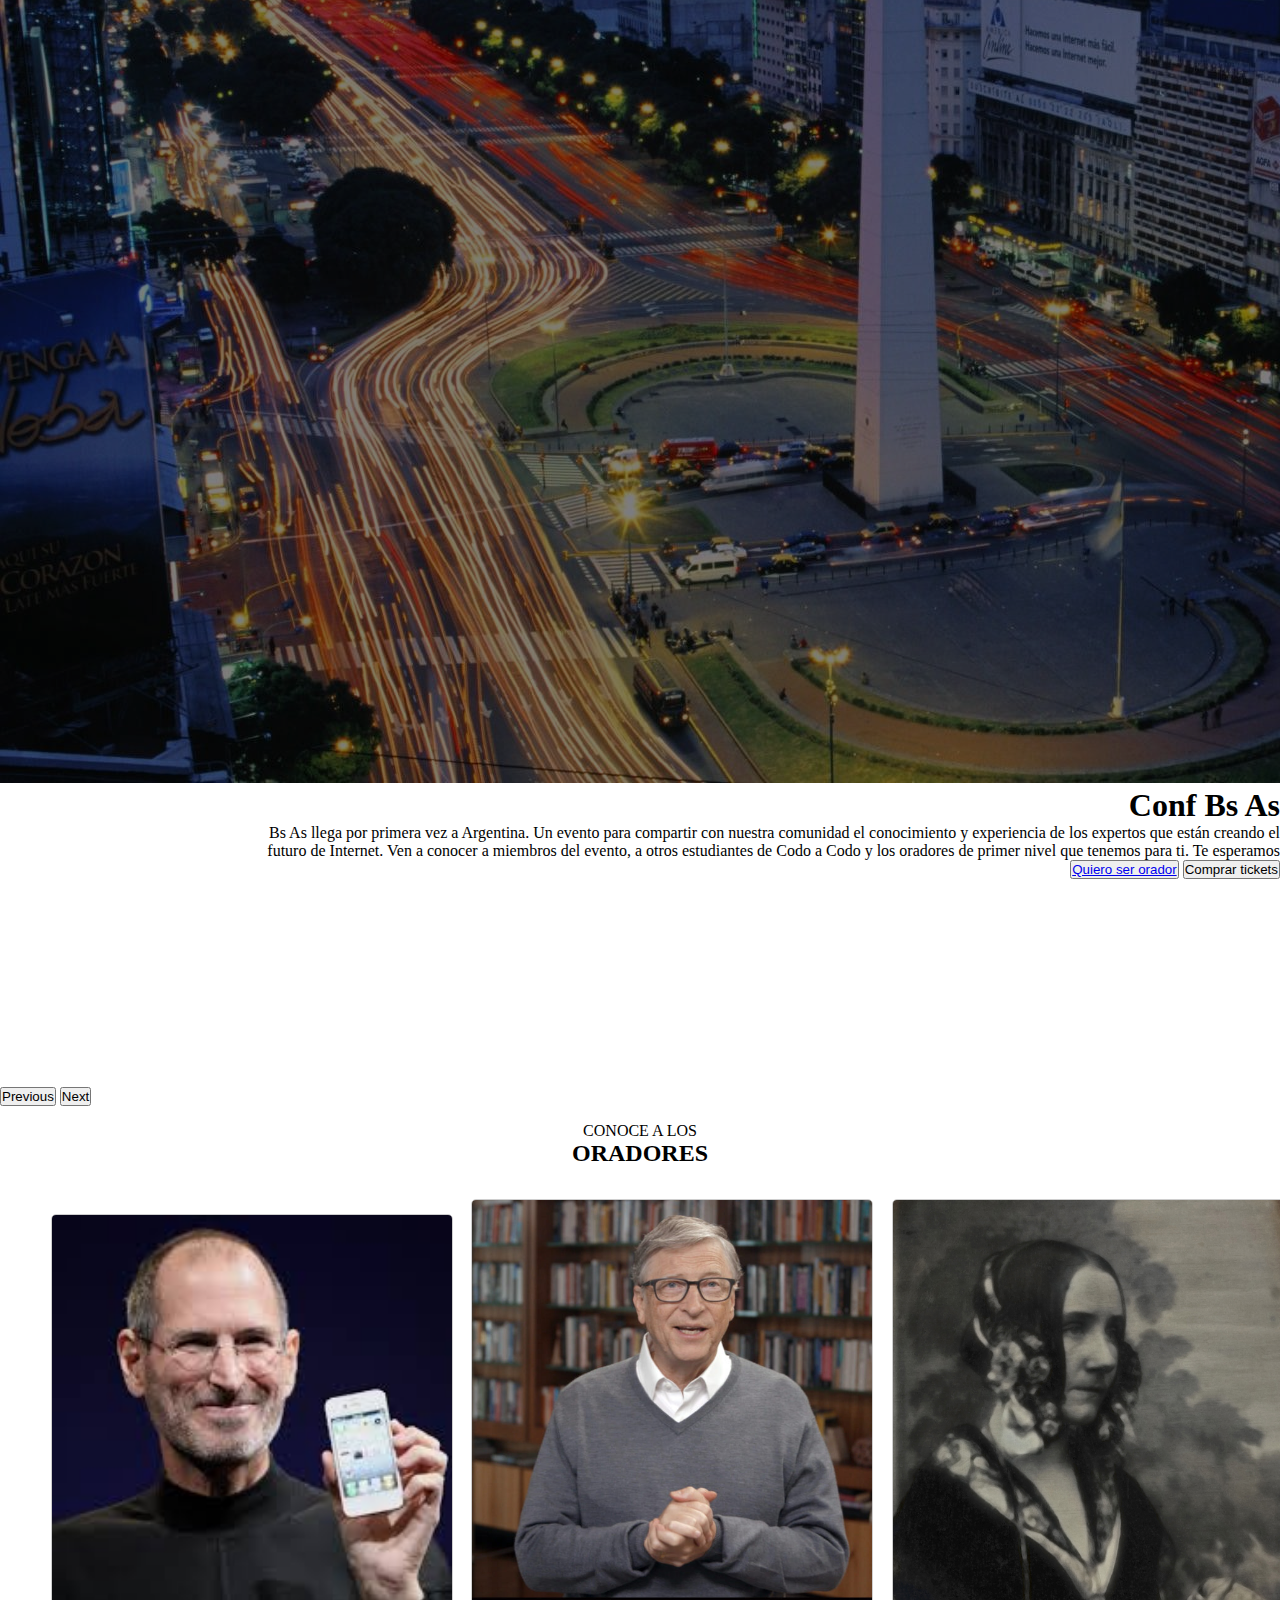
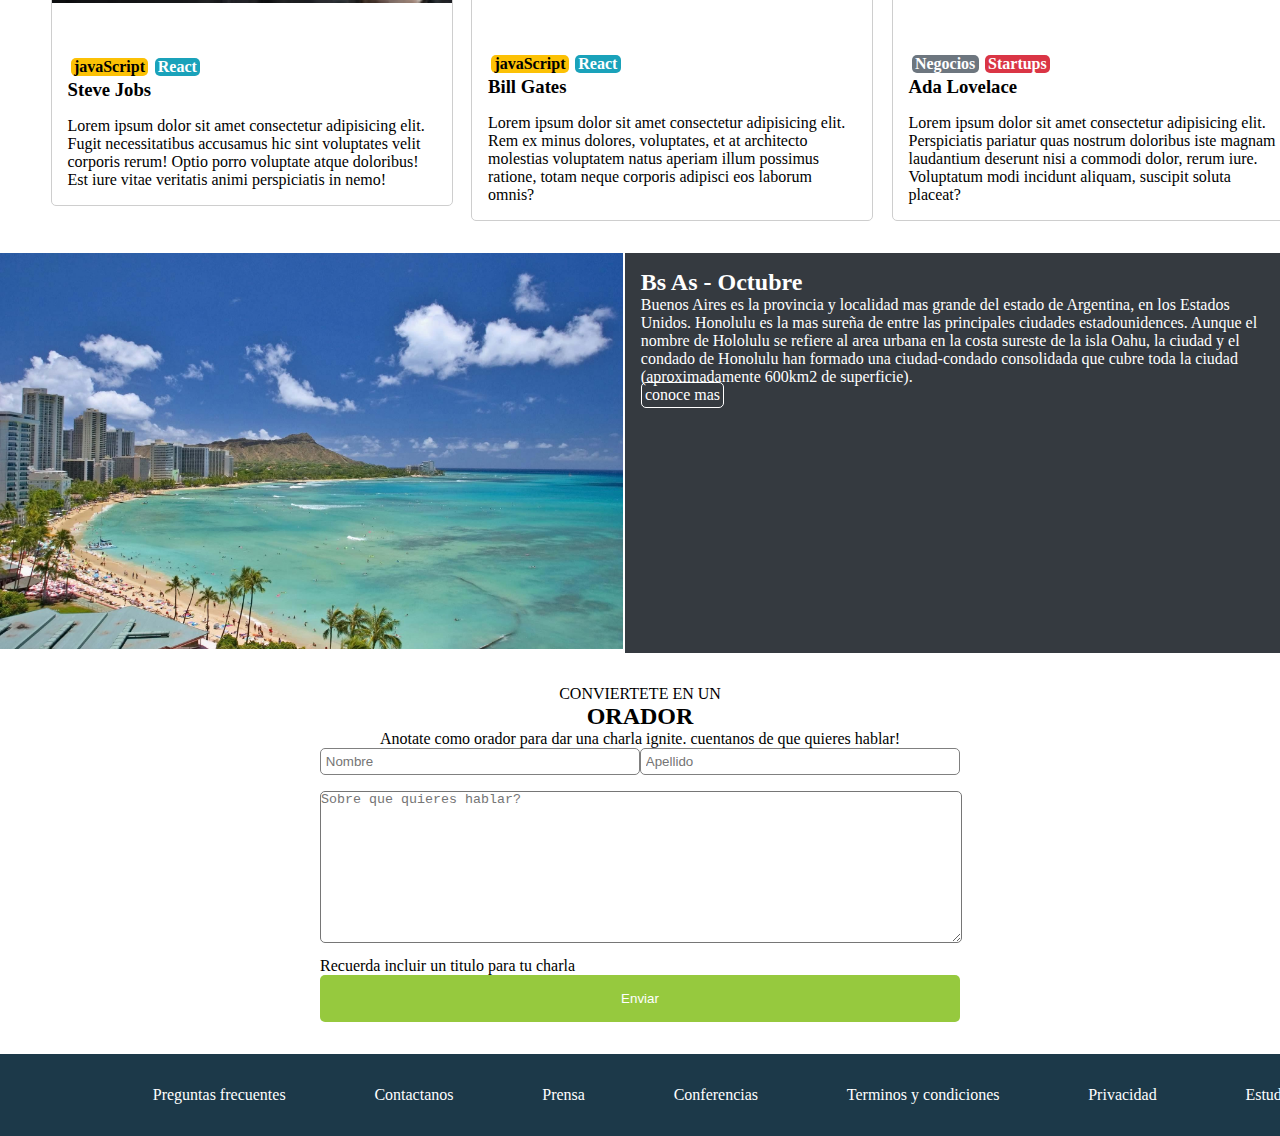
==== commit 58e2b5a3: "agregue pagina de tickets funcionando con js" ====
--- a/index.html
+++ b/index.html
@@ -17,19 +17,38 @@
 <body>
 
     <header>
-        <a href="index.html" id="link-logo">
-        <div id="logo"> 
-            <img src="./img/codoacodo.png" alt="Logo codo a codo">
-            <h1>Conf Bs As</h1>
+      <nav class="navbar bg-dark border-bottom border-body" data-bs-theme="dark">
+        <div class="container-fluid">
+          <a class="navbar-brand" href="#">
+            <img
+              src="./img/codoacodo.png"
+              alt="Logo"
+              width="100"
+              height="60"
+              class="d-inline-block align-text-center"
+            />
+            Conf Bs As
+          </a>
+  
+          <ul class="nav justify-content-end">
+            <li class="nav-item">
+              <a class="nav-link" href="#">La conferencia</a>
+            </li>
+            <li class="nav-item">
+              <a class="nav-link" href="#">Los oradores</a>
+            </li>
+            <li class="nav-item">
+              <a class="nav-link" href="#">El lugar y la fecha</a>
+            </li>
+            <li class="nav-item">
+              <a class="nav-link" href="#">Conviértete en orador</a>
+            </li>
+            <li class="nav-item">
+              <a class="nav-link verde" href="tickets.html">Comprar tickets</a>
+            </li>
+          </ul>
         </div>
-        </a>
-        <ul>
-            <li><a href="">La conferencia</a></li>
-            <li><a href="./PaginasNav/oradores.html">Los oradores</a></li>
-            <li><a href="">El lugar y la fecha</a></li>
-            <li><a href="">Conviertete en orador</a></li>
-            <li><a href=""><span>Comprar tickets</span></a></li>
-        </ul>
+      </nav>
     </header>
 
     <main>
--- a/Css/style.css
+++ b/Css/style.css
@@ -22,31 +22,14 @@
 }
 /* header */
 
-header {
-  display: flex;
-  justify-content: space-between;
-  background-color: var(--colorBackNav);
-  padding: 0.7rem;
-  padding-left: 5rem;
-  padding-right: 5rem;
-}
-
-#logo {
-  display: flex;
-  color: white;
-  align-items: center;
-}
-
-#logo img {
-  width: 30%;
-}
-#link-logo{
-text-decoration: none;
-}
-
-h1 {
-  font-size: 1.5rem;
-}
+.nav-link {
+  color: white;
+}
+.verde {
+  color: rgb(144, 216, 35);     /* esto modifica el comprar tickets del navBar*/
+}
+
+
 
 header ul {
   display: flex;
